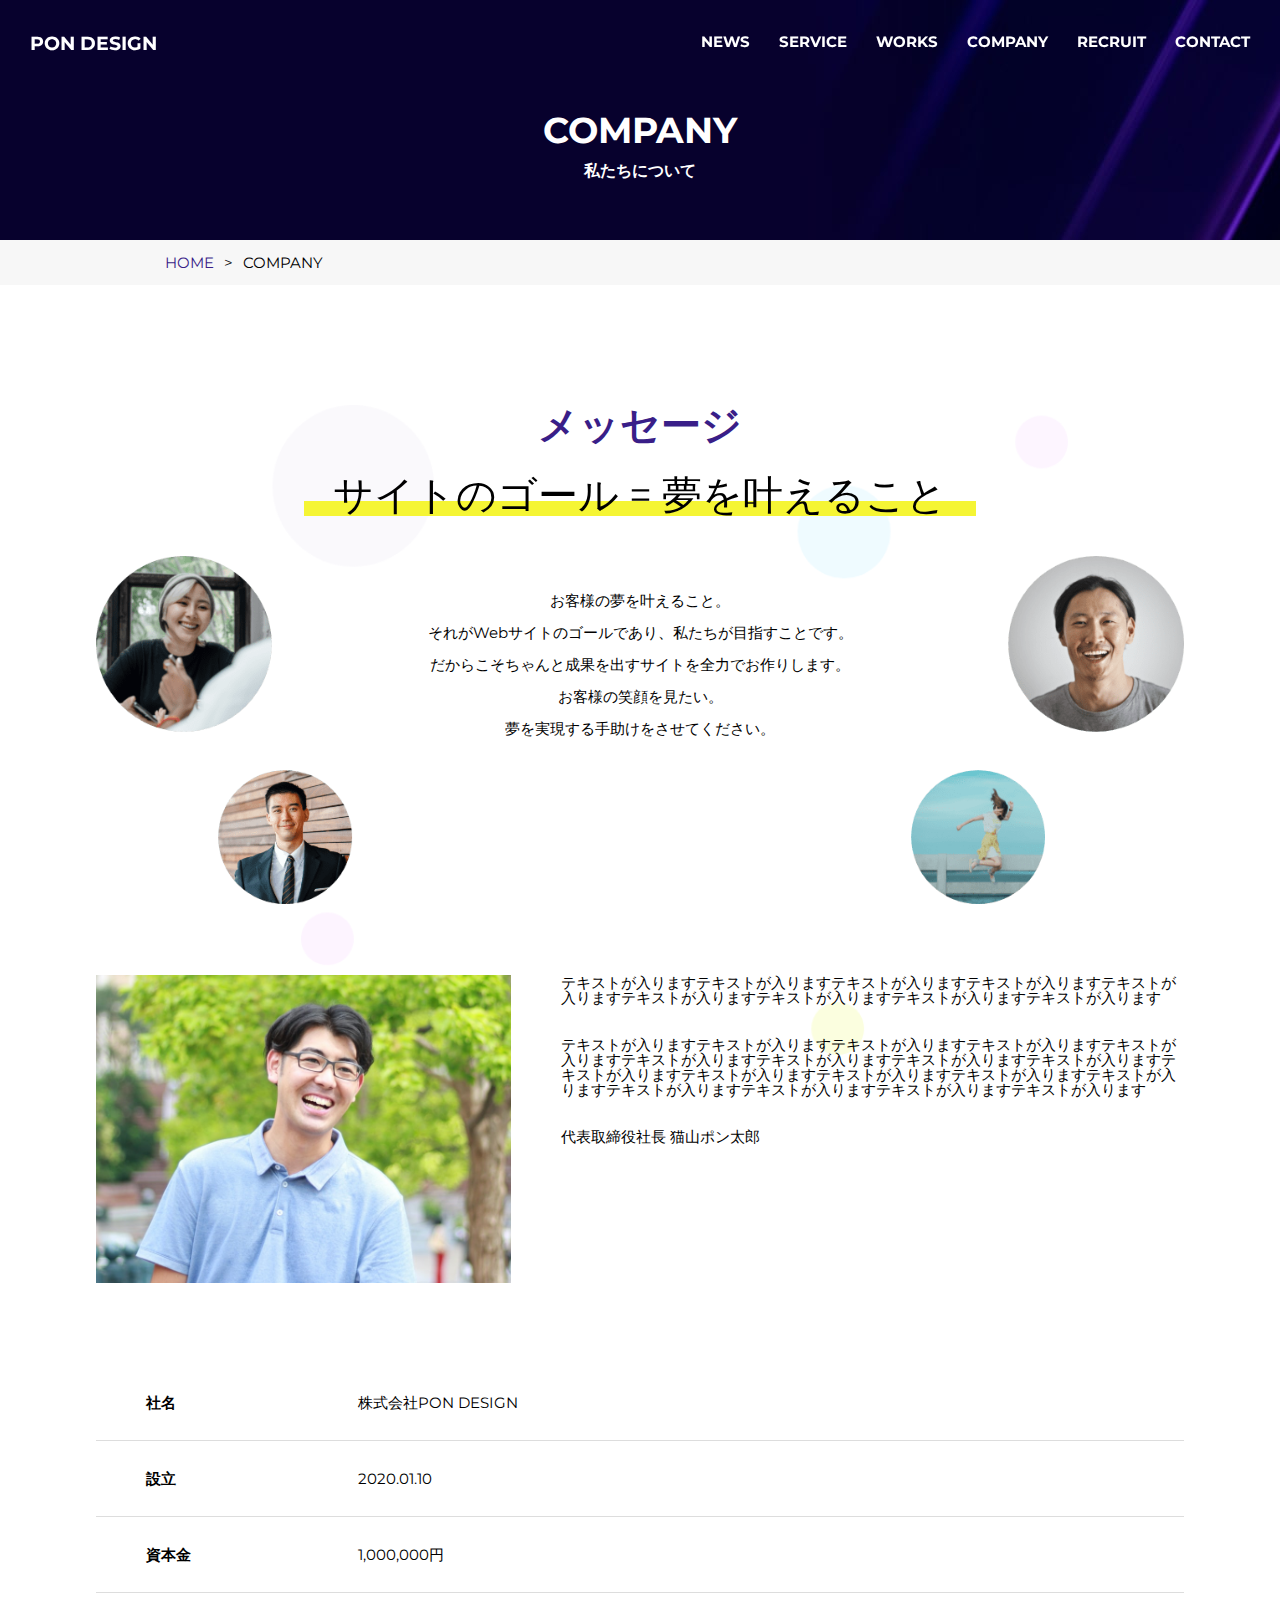
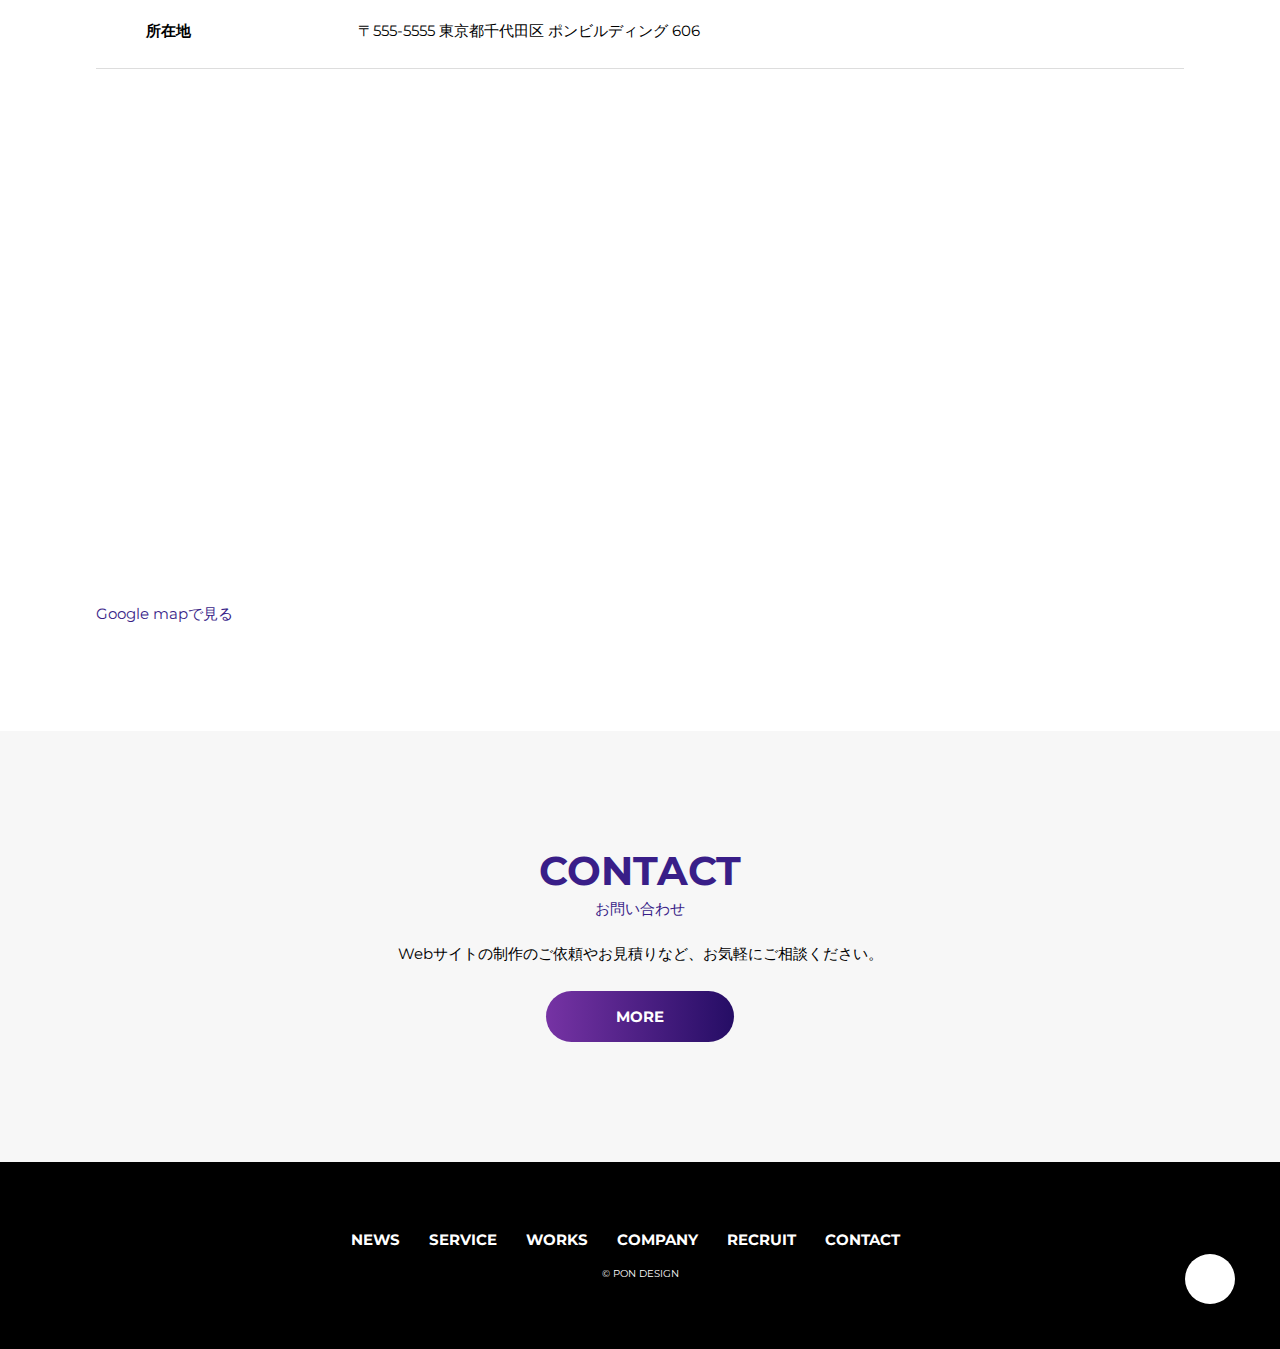
==== html/company.html @ 241b9685 "初回コミット" ====
<!DOCTYPE html>
<html lang="ja">
  <head>
    <meta charset="UTF-8" />
    <meta http-equiv="X-UA-Compatible" content="IE=edge" />
    <meta name="viewport" content="width=device-width, initial-scale=1.0" />
    <meta name="description" content="Web制作サイト" />
    <meta property="og:type" content="website" />
    <meta
      property="og:title"
      content="Web制作サイト「PON DESIGN」-Companyページ-"
    />
    <meta property="og:description" content="Web制作サイト" />
    <meta property="og:site_name" content="Web制作サイト「PON DESIGN」 " />
    <meta property="og:image" content="../img/ogp.png" />
    <title>Web制作サイト「PON DESIGN」</title>
    <link rel="stylesheet" href="../css/reset.css" />
    <link rel="stylesheet" href="../css/common1.css" />
    <link rel="stylesheet" href="../css/common2.css" />
    <link rel="stylesheet" href="../css/company.css" />
    <link rel="preconnect" href="https://fonts.googleapis.com" />
    <link rel="preconnect" href="https://fonts.gstatic.com" crossorigin />
    <link
      href="https://fonts.googleapis.com/css2?family=Mali:wght@500&family=Montserrat:wght@500;600&display=swap"
      rel="stylesheet"
    />
    <link rel="apple-touch-icon" href="../img/apple-touch-icon-180x180.png" />
    <link rel="icon" href="../img/favicon.ico" id="favicon" />
  </head>
  <body>
    <header>
      <div class="nav-inner">
        <div class="nav-title">
          <p><a href="../index.html">PON DESIGN</a></p>
        </div>
        <div class="nav-contents">
          <nav>
            <ul>
              <li><a href="news.html">News</a></li>
              <li><a href="service.html">Service</a></li>
              <li><a href="works.html">Works</a></li>
              <li><a href="company.html">Company</a></li>
              <li><a href="recruit.html">Recruit</a></li>
              <li><a href="contact.html">Contact</a></li>
            </ul>
          </nav>
        </div>
      </div>
      <div class="nav-wrap"></div>
      <div class="header-inner">
        <div class="header-center">
          <div class="header-title">
            <h1>Company</h1>
            <p>私たちについて</p>
          </div>
        </div>
      </div>
      <div class="pan-list">
        <a href="../index.html">Home</a><span class="pan-next">></span>Company
      </div>
    </header>
    <main>
      <section class="company section">
        <div class="company-inner">
          <div class="company-bg">
            <div class="company-text">
              <div class="subtitle company-subtitle">
                <h2>メッセージ</h2>
              </div>
              <h3>サイトのゴール = 夢を叶えること</h3>
              <div class="yellow-border"></div>
            </div>
            <div class="company-contents">
              <p>お客様の夢を叶えること。</p>
              <p>それがWebサイトのゴールであり、私たちが目指すことです。</p>
              <p>だからこそちゃんと成果を出すサイトを全力でお作りします。</p>
              <p>お客様の笑顔を見たい。</p>
              <p>夢を実現する手助けをさせてください。</p>
            </div>
          </div>
        </div>
      </section>
      <section class="ceo section">
        <div class="ceo-inner">
          <div class="ceo-img">
            <img src="../img/ceo.jpg" alt="CEO" />
          </div>
          <div class="ceo-text">
            <p>
              テキストが入りますテキストが入りますテキストが入りますテキストが入りますテキストが入りますテキストが入りますテキストが入りますテキストが入りますテキストが入ります
            </p>
            <p class="text2">
              テキストが入りますテキストが入りますテキストが入りますテキストが入りますテキストが入りますテキストが入りますテキストが入りますテキストが入りますテキストが入りますテキストが入りますテキストが入りますテキストが入りますテキストが入りますテキストが入りますテキストが入りますテキストが入りますテキストが入りますテキストが入ります
            </p>
            <p class="ceo-name">代表取締役社長 猫山ポン太郎</p>
          </div>
        </div>
      </section>
      <section class="access section">
        <div class="access-inner">
          <table>
            <tr>
              <th>社名</th>
              <td>株式会社PON DESIGN</td>
            </tr>
            <tr>
              <th>設立</th>
              <td>2020.01.10</td>
            </tr>
            <tr>
              <th>資本金</th>
              <td>1,000,000円</td>
            </tr>
            <tr>
              <th>所在地</th>
              <td>〒555-5555 東京都千代田区 ポンビルディング 606</td>
            </tr>
          </table>
          <iframe
            src="https://www.google.com/maps/embed?pb=!1m14!1m12!1m3!1d3240.0254659323114!2d139.70727426227313!3d35.70099093545161!2m3!1f0!2f0!3f0!3m2!1i1024!2i768!4f13.1!5e0!3m2!1sja!2sjp!4v1661927773424!5m2!1sja!2sjp"
            style="border: 0"
            allowfullscreen=""
            loading="lazy"
            referrerpolicy="no-referrer-when-downgrade"
          ></iframe>
          <p>
            <a href="https://www.google.co.jp/maps/@35.7009909,139.7072743,17z"
              >Google mapで見る</a
            >
          </p>
        </div>
      </section>
      <section class="contact section">
        <div class="subtitle contact-subtitle">
          <h2>Contact</h2>
          <p>お問い合わせ</p>
        </div>
        <p class="form-text">
          Webサイトの制作のご依頼やお見積りなど、お気軽にご相談ください。
        </p>
        <div class="more-btn">
          <a href="contact.html">More</a>
        </div>
      </section>
    </main>
    <footer>
      <div class="footer-inner">
        <ul>
          <li><a href="news.html">News</a></li>
          <li><a href="service.html">Service</a></li>
          <li><a href="works.html">Works</a></li>
          <li><a href="company.html">Company</a></li>
          <li><a href="recruit.html">Recruit</a></li>
          <li><a href="contact.html">Contact</a></li>
        </ul>
        <p class="copy">© PON DESIGN</p>
        <div class="footer-circle"></div>
      </div>
    </footer>
  </body>
</html>
---- css/common1.css ----
@charset "UTF-8";

body {
  font-size: 15px;
  font-family: "Montserrat", serif;
}

.nav-wrap {
  display: inline-flex;
  justify-content: space-between;
  position: fixed;
  background-color: #21054D;
  width: 100%;
  height: 40px;
  top: 0;
  z-index: 1;
  padding: 34px 30px 0 0px;
}

.nav-inner {
  position: fixed;
  z-index: 5;
  width: 100%;
  display: flex;
  justify-content: space-between;
  padding: 34px 30px 0 0px;
}

.nav-title{
  padding-left: 30px;
}

.nav-title a{
  color: #fff;
  text-decoration: none;
  font-weight: bold;
  font-size: 1.2rem;
}

nav ul li {
  text-transform: uppercase;
  display: inline-block;
  padding-right: 25px;
}

nav ul li:last-child {
  padding-right: 30px;
}

nav ul li a {
  color: #fff;
  text-decoration: none;
  font-weight: bold;
  position: relative;
}

nav ul li a::after {
  content: '';
  width: 95%;
  height: 1px;
  position: absolute;
  background-color: #fff;
  transition: all 0.5s;
  transform: scale(0,0);
  transform-origin: left;
  top: 100%;
  left: 0;
}

nav ul li a:hover::after {
  transform: scale(1.1);
}

h2 {
  color: #391E88;
  font-size: 2.5rem;
  text-transform: uppercase;
}

.subtitle p {
  color: #391E88;
  margin-top: 10px;
}

.more-btn {
  display: block;
  text-align: center;
}

.more-btn a{
  display: inline-block;
  text-transform: uppercase;
  font-weight: bold;
  color: #fff;
  text-decoration: none;
  padding: 18px 70px;
  background: rgb(118, 51, 164);
  background: linear-gradient(90deg, rgba(118, 51, 164, 1) 0%, rgba(37, 13, 101, 1) 100%);
  border-radius: 50px;
}

.footer-inner {
  background-color: #000;
  width: 100%;
  text-align: center;
  padding: 70px 0;
  position: relative;
}

.footer-circle {
  background-color: #fff;
  width: 50px;
  height: 50px;
  border-radius: 50%;
  position: absolute;
  right: 45px;
  bottom: 45px;
}

.footer-inner ul li {
  text-transform: uppercase;
  display: inline-block;
  padding-right: 25px;
}

.footer-inner ul li:last-child {
  padding-right: 30px;
}

.footer-inner ul li a {
  color: #fff;
  text-decoration: none;
  font-weight: bold;
  position: relative;
}

p.copy {
  color: #fff;
  font-size: 0.6rem;
  margin-top: 22px;
}
---- css/common2.css ----
@charset "UTF-8";

a {
  text-decoration: none;
  color: #391E88;
}

.header-inner {
  background-image: url(../img/hero.jpg);
  display: table;
  width: 100%;
  height: 240px;
  position: relative;
  z-index: 4;
}

.header-center {
  display: table-cell;
  vertical-align: middle;
  text-align: center;
}

.header-title {
  color: #fff;
  margin-top: 50px;
  font-family: Montserrat;
}

.header-title h1 {
  font-size: 36px;
  text-transform: uppercase;
}

.header-title p {
  margin-top: 15px;
  font-size: 1rem;
  font-weight: bold;
}

.pan-list {
  background-color: #f7f7f7;
  padding: 15px 0 15px 165px;
  text-transform: uppercase;
  font-family: Montserrat;
}

.pan-next {
  margin: 0 10px;
}

.contact {
  background-color: #F7F7F7;
  width: 100%;
  text-align: center;
  padding: 120px 0;
  margin-top: 0px;
}

.form-text {
  margin: 30px 0;
}
---- css/company.css ----
@charset "UTF-8";

.company-inner {
  margin: 0 auto;
  background-image: url(../img/bg-circle.png);
  background-size: contain;
  background-repeat: no-repeat;
  width: 85%;
  height: 650px;
  position: relative;
}

.company-bg {
  background-image: url(../img/bg-face.png);
  background-size: contain;
  background-repeat: no-repeat;
  background-position: center;
  height: 650px;
}

.company-subtitle {
  font-family: Montserrat;
  font-size: 32px;
  margin: 120px 0 30px 0;
}

.company-text {
  text-align: center;
}

.company-text h3 {
  font-weight: normal;
  font-size: 2.5rem;
  position: relative;
  z-index: 1;
}

.yellow-border {
  background-color: #F5F534;
  width: 42rem;
  height: 15px;
  position: absolute;
  top: 6rem;
  left: 50%;
  transform: translate(-50%, 0%);
}

.company-contents {
  text-align: center;
  margin: 70px 0 0 0;
  line-height: 2rem;
}

.ceo-inner {
  display: flex;
  width: 85%;
  position: relative;
  top: -80px;
  margin: 0 auto;
}

.ceo-img {
  width: 40%;
}

.ceo-img img {
  width: 100%;
}

.ceo-text {
  width: 60%;
  margin-left: 50px;
}

p.text2 {
  margin: 2rem 0;
}

.access-inner {
  width: 85%;
  margin: 0 auto;
}

.access-inner table {
  width: 100%;
  margin-bottom: 61px;
}

.access-inner tr {
  border-bottom: solid #ddd 1px;
}

.access-inner th {
  padding: 30px 0 30px 50px;
  text-align: left;
}

.access-inner td {
  padding: 30px 0 0 50px;
}

.access-inner iframe {
  width: 100%;
  aspect-ratio: 14/6;
}

.access-inner p {
  margin: 0.5rem 0 110px 0 ;
}
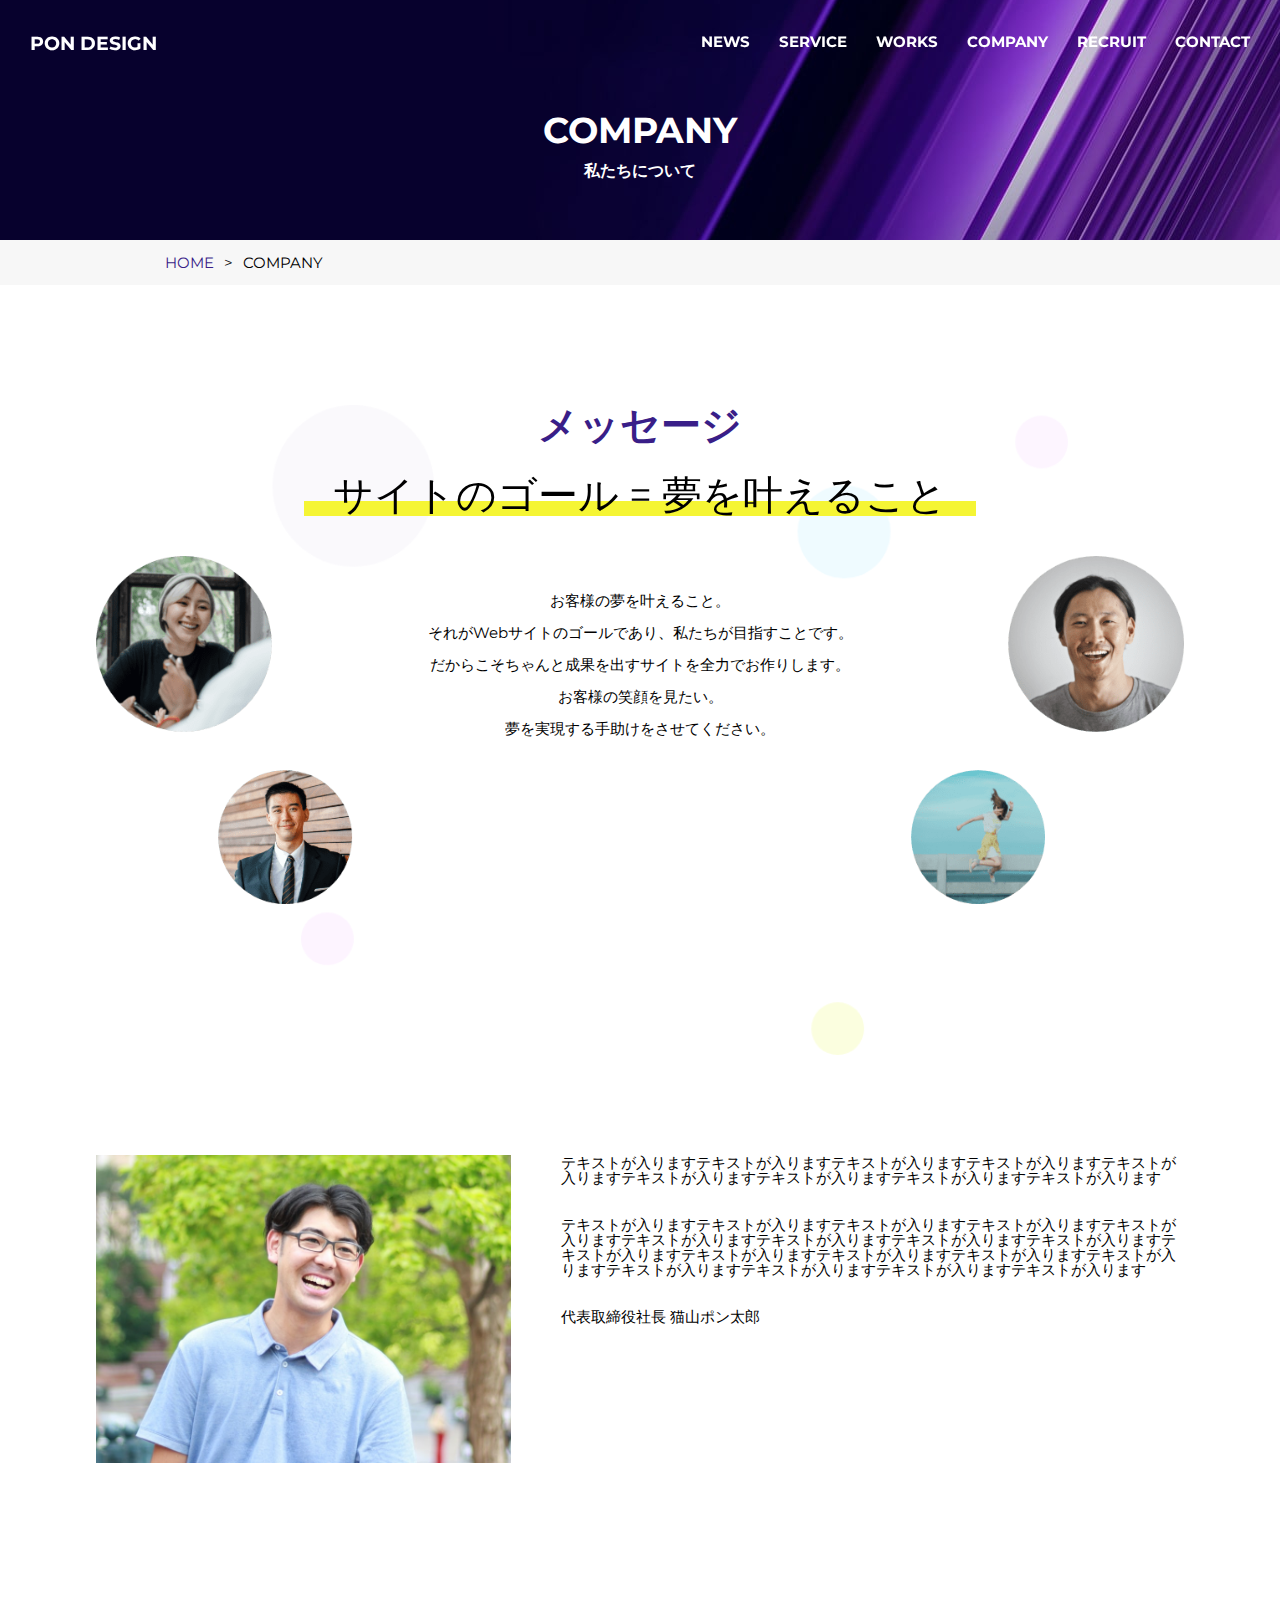
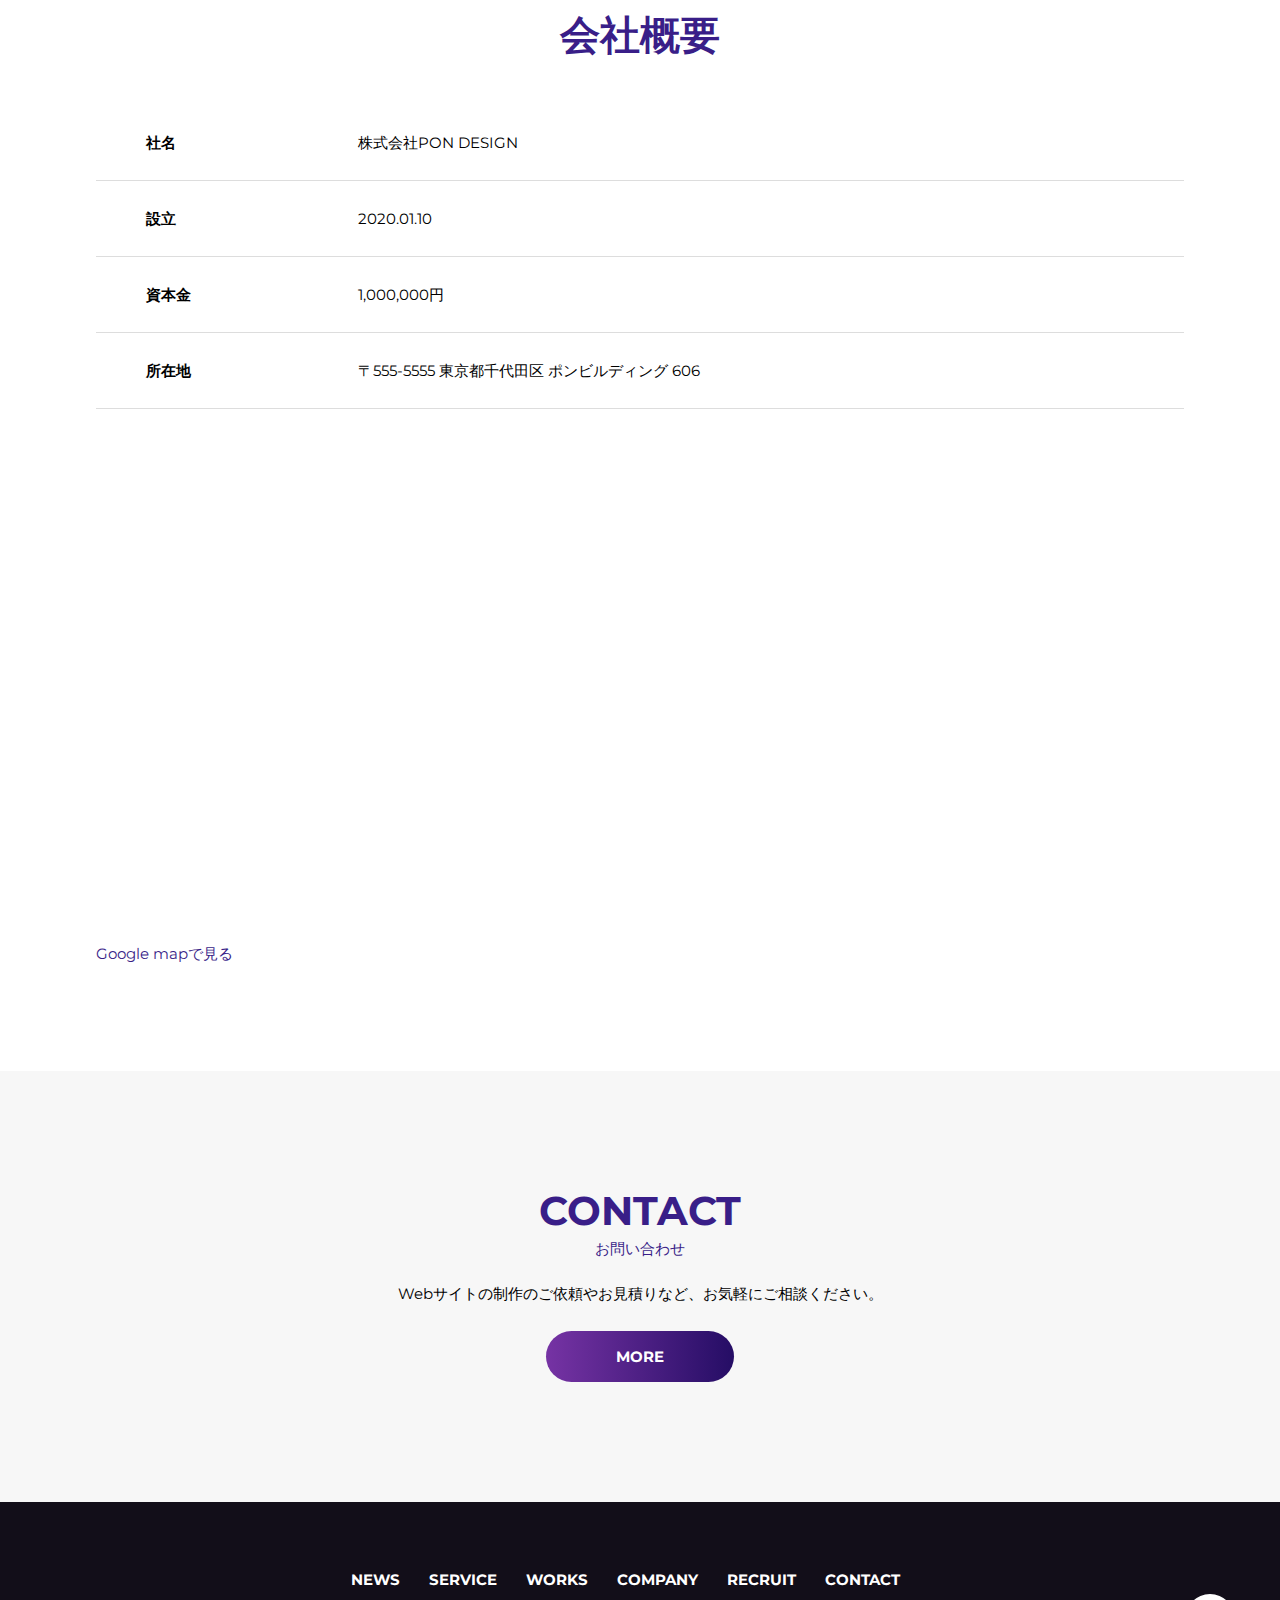
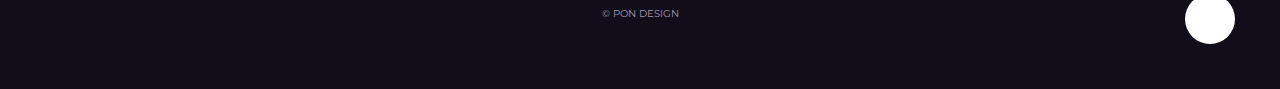
==== commit f2bc31c8: "レスポンシブ対応" ====
--- a/html/company.html
+++ b/html/company.html
@@ -32,6 +32,9 @@
       <div class="nav-inner">
         <div class="nav-title">
           <p><a href="../index.html">PON DESIGN</a></p>
+        </div>
+        <div class="nav-icon">
+          <span></span>
         </div>
         <div class="nav-contents">
           <nav>
@@ -97,6 +100,9 @@
         </div>
       </section>
       <section class="access section">
+        <div class="subtitle company-title">
+          <h1>会社概要</h1>
+        </div>
         <div class="access-inner">
           <table>
             <tr>
@@ -146,6 +152,7 @@
     <footer>
       <div class="footer-inner">
         <ul>
+          <li class="sp-topmenu"><a href="../index.html">Home</a></li>
           <li><a href="news.html">News</a></li>
           <li><a href="service.html">Service</a></li>
           <li><a href="works.html">Works</a></li>
@@ -157,5 +164,7 @@
         <div class="footer-circle"></div>
       </div>
     </footer>
+    <script src="https://ajax.googleapis.com/ajax/libs/jquery/3.6.0/jquery.min.js"></script>
+    <script src="../js/script.js"></script>
   </body>
 </html>
--- a/css/common1.css
+++ b/css/common1.css
@@ -28,6 +28,7 @@
 
 .nav-title{
   padding-left: 30px;
+  font-family: "Montserrat";
 }
 
 .nav-title a{
@@ -100,7 +101,7 @@
 }
 
 .footer-inner {
-  background-color: #000;
+  background-color: #120E19;
   width: 100%;
   text-align: center;
   padding: 70px 0;
@@ -135,7 +136,137 @@
 }
 
 p.copy {
-  color: #fff;
+  color: #A798B7;
   font-size: 0.6rem;
   margin-top: 22px;
+}
+
+ul li.sp-topmenu {
+  display: none;
+}
+
+@media screen and (max-width:570px) {
+  
+  .subtitle h2 {
+    font-size: 30px;
+  }
+
+  .subtitle p {
+    font-size: 13px;
+  }
+  
+  .nav-inner {
+    padding: 20px 0;
+  }
+
+  .nav-title {
+    font-size: 18px;
+    padding-left: 20px;
+  }
+
+  .nav-icon {
+    position: relative;
+    width: 35px;
+    height: 25px;
+    z-index: 30;
+    margin: 0 21px 0 auto;
+    right: 0px;
+  }
+
+  .nav-icon span,
+  .nav-icon span::before,
+  .nav-icon span::after {
+    position: absolute;
+    content: "";
+    display: block;
+    width: 100%;
+    height: 2px;
+    background-color: #fff;
+    transition: all 0.5s;
+  }
+
+  .nav-icon span::before {
+    top:10px;
+  }
+
+  .nav-icon span::after {
+    top: 20px;
+  }
+
+  .nav-icon.open span {
+    transform: rotate(45deg);
+    top: 10px;
+  }
+
+  .nav-icon.open span::before {
+    display: none;
+  }
+
+  .nav-icon.open span::after {
+    transform: rotate(90deg);
+    top: 0px;
+  }
+
+  .nav-contents {
+    width: 100%;
+    height: 100%;
+    background: rgb(100, 35, 144);
+    background: linear-gradient(180deg, rgba(100, 35, 144, 1) 0%, rgba(25, 7, 74, 1) 100%);
+    position: fixed;
+    top: 50%;
+    left: 200%;
+    transform: translateX(-50%) translateY(-50%);
+    transition: all 0.5s;
+    z-index: 15;
+  }
+
+  .nav-contents.open {
+    left: 50%;
+  }
+
+  nav {
+    text-align: center;
+    position: relative;
+    top: 35%;
+    left: 2%;
+  }
+
+  .nav-contents {
+    box-align: center;
+  }
+
+  .nav-contents li,.nav-contents li a{
+    display: block;
+    margin-top: 20px;
+  }
+
+  .contact {
+    padding: 60px 0;
+    margin-top: 30px;
+  }
+
+  .footer-inner ul {
+    text-align: left;
+    margin-left: 20px;
+  }
+
+  .footer-inner li {
+    margin-bottom: 20px;
+  }
+
+  .footer-circle {
+    bottom: 20px;
+    right: 20px;
+  }
+
+  .form-text {
+    width: 100%;
+    box-sizing: border-box;
+    text-align: center; 
+    padding: 0 30px; 
+  }
+
+  ul li.sp-topmenu {
+    display: inline-block;
+  }
 }--- a/css/common2.css
+++ b/css/common2.css
@@ -11,6 +11,7 @@
   width: 100%;
   height: 240px;
   position: relative;
+  background-position: center;
   z-index: 4;
 }
 
@@ -41,7 +42,6 @@
   background-color: #f7f7f7;
   padding: 15px 0 15px 165px;
   text-transform: uppercase;
-  font-family: Montserrat;
 }
 
 .pan-next {
@@ -56,6 +56,43 @@
   margin-top: 0px;
 }
 
+.contact-subtitle p {
+  font-family: Montserrat;
+}
+
 .form-text {
   margin: 30px 0;
+}
+
+@media screen and (max-width:570px) {
+
+  .header-inner {
+    background-position: 70%, 0;
+  }
+
+  .header-title h1 {
+    font-size: 30px;
+  }
+
+  .header-title p {
+    font-size: 13px;
+  }
+
+  .pan-list {
+    width: 100%;
+    float: left;
+    padding: 5px 0 5px 20px;
+    box-sizing: border-box;
+  }
+
+  .now-title {
+    display: inline-block;
+    width: 50%;
+    text-overflow: ellipsis;
+    white-space: nowrap;
+    overflow: hidden;
+    position: relative;
+    top: 2px;
+  }
+
 }--- a/css/company.css
+++ b/css/company.css
@@ -54,9 +54,7 @@
 .ceo-inner {
   display: flex;
   width: 85%;
-  position: relative;
-  top: -80px;
-  margin: 0 auto;
+  margin: 100px auto 150px auto;
 }
 
 .ceo-img {
@@ -74,6 +72,14 @@
 
 p.text2 {
   margin: 2rem 0;
+}
+
+.company-title {
+  text-align: center;
+  font-size: 2.5rem;
+  font-family: Montserrat;
+  color: #391E88;
+  margin-bottom: 50px;
 }
 
 .access-inner {
@@ -106,4 +112,79 @@
 
 .access-inner p {
   margin: 0.5rem 0 110px 0 ;
-}+}
+
+@media screen and (max-width:570px) {
+
+  .company-subtitle {
+    margin-top: 55px;
+  }
+
+  .company-inner {
+    margin-top: 0px;
+    background-image: url(../img/sp_bg-circle.png);
+    width: 75%;
+    padding: 50px 0 0px 0;
+    background-size: cover;
+  }
+
+  .yellow-border {
+    display: none;
+  }
+
+  .company-bg {
+    background-image: none;
+    height: 500px;
+  }
+
+  .company-text h3 {
+    font-size: 32px;
+    display: inline;
+    background: linear-gradient(transparent 80%, #F5F534 30%);
+    padding: 0px;
+    line-height: 3rem;
+    z-index: 0;
+  }
+
+  .ceo-inner {
+    flex-wrap: wrap;
+    margin-top: 0;
+  }
+
+  .ceo-img {
+    width: 100%;
+  }
+
+  .ceo-text {
+    width: 100%;
+    margin: 0;
+    padding-top: 30px;
+  }
+
+  .company-title {
+    font-size: 24px;
+  }
+
+  .access-inner th,
+  .access-inner td {
+		display: block;
+	}
+
+  .access-inner th {
+    padding: 10px 0 0 0;
+  }
+
+  .access-inner td {
+    padding: 20px 0;
+  }
+
+  .access-inner iframe {
+  width: 100%;
+  aspect-ratio: 14/10;
+  }
+
+  .access-inner p {
+    margin-bottom: 40px;
+  }
+
+}
